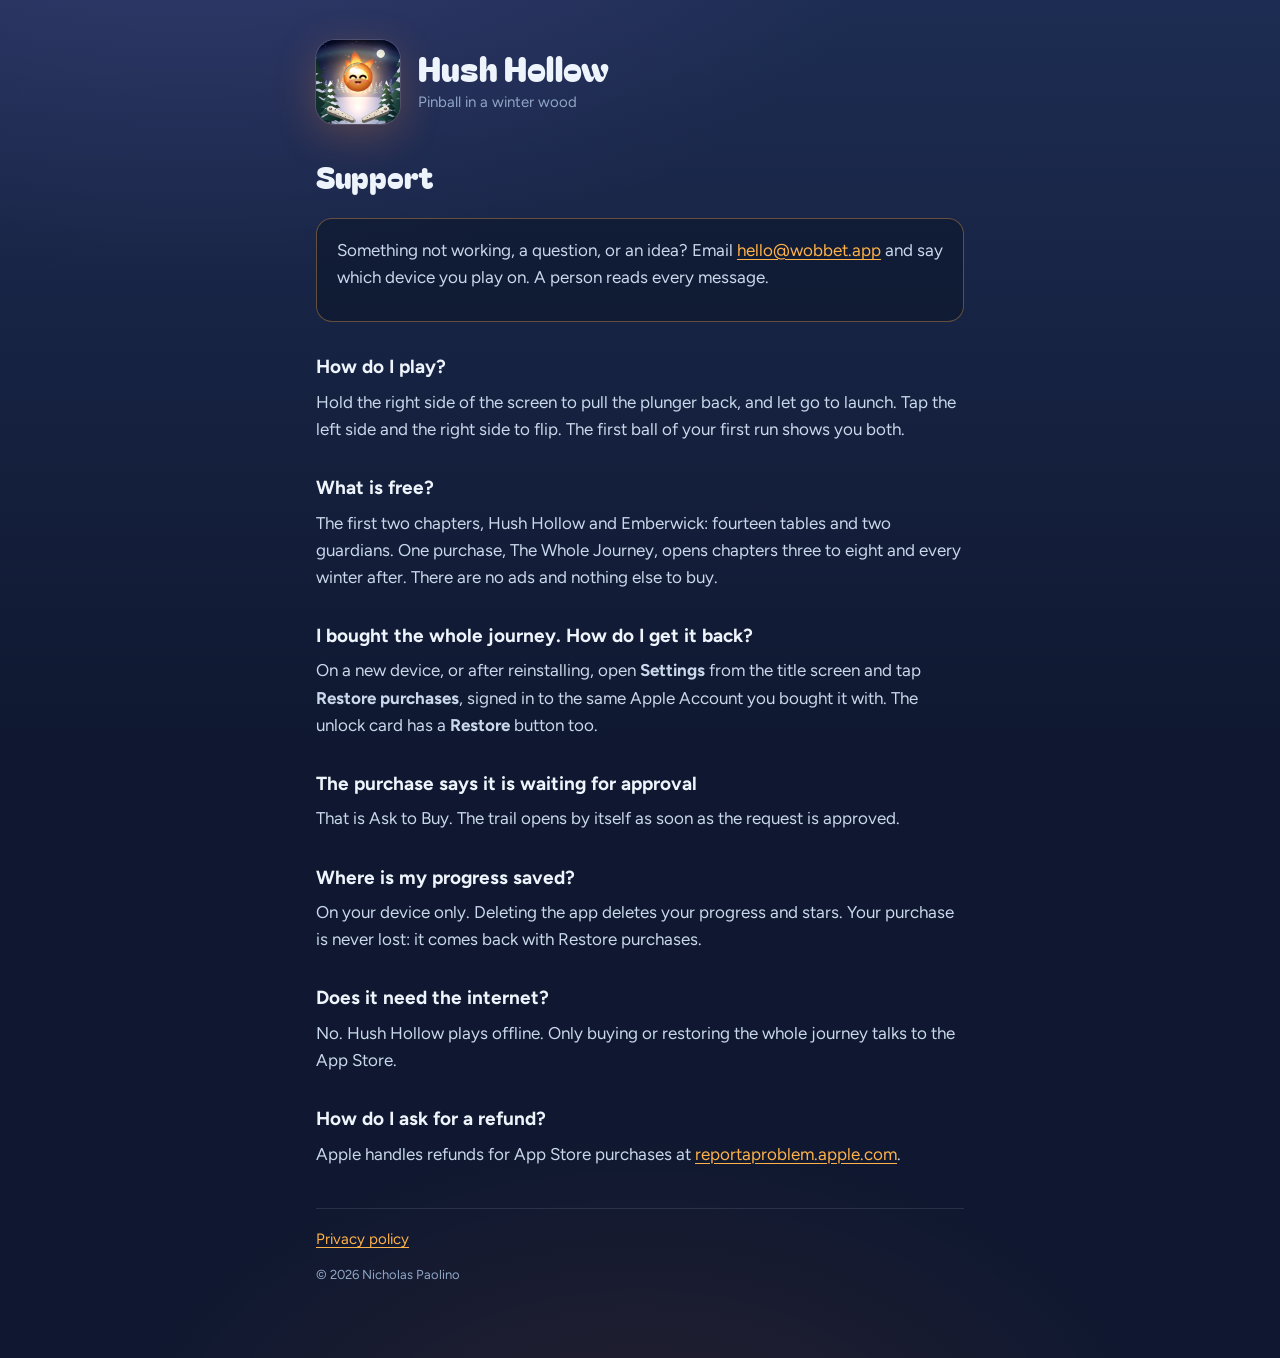
==== index.html @ 072c9edf "Hush Hollow support and privacy pages Co-Authored-By: Claude Opus 5.5 <noreply@anthropic.com> Claude" ====
<!doctype html>
<html lang="en">
<head>
<meta charset="utf-8">
<meta name="viewport" content="width=device-width, initial-scale=1">
<title>Support · Hush Hollow</title>
<meta name="description" content="Help with Hush Hollow, a pinball adventure in a winter wood.">
<meta name="theme-color" content="#0f1830">
<link rel="icon" href="assets/icon-256.png">
<link rel="stylesheet" href="assets/site.css">
</head>
<body>
<main>
  <header>
    <img src="assets/icon-256.png" alt="">
    <div><p class="brand">Hush Hollow</p><p class="tag">Pinball in a winter wood</p></div>
  </header>

  <h1>Support</h1>
  <div class="card contact">
    <p>Something not working, a question, or an idea? Email <a href="mailto:hello@wobbet.app?subject=Hush%20Hollow">hello@wobbet.app</a>
    and say which device you play on. A person reads every message.</p>
  </div>

  <h2>How do I play?</h2>
  <p>Hold the right side of the screen to pull the plunger back, and let go to launch. Tap the left side and the right side
  to flip. The first ball of your first run shows you both.</p>

  <h2>What is free?</h2>
  <p>The first two chapters, Hush Hollow and Emberwick: fourteen tables and two guardians. One purchase, The Whole Journey,
  opens chapters three to eight and every winter after. There are no ads and nothing else to buy.</p>

  <h2>I bought the whole journey. How do I get it back?</h2>
  <p>On a new device, or after reinstalling, open <strong>Settings</strong> from the title screen and tap
  <strong>Restore purchases</strong>, signed in to the same Apple Account you bought it with. The unlock card has a
  <strong>Restore</strong> button too.</p>

  <h2>The purchase says it is waiting for approval</h2>
  <p>That is Ask to Buy. The trail opens by itself as soon as the request is approved.</p>

  <h2>Where is my progress saved?</h2>
  <p>On your device only. Deleting the app deletes your progress and stars. Your purchase is never lost: it comes back with
  Restore purchases.</p>

  <h2>Does it need the internet?</h2>
  <p>No. Hush Hollow plays offline. Only buying or restoring the whole journey talks to the App Store.</p>

  <h2>How do I ask for a refund?</h2>
  <p>Apple handles refunds for App Store purchases at <a href="https://reportaproblem.apple.com">reportaproblem.apple.com</a>.</p>

  <nav><a href="privacy/">Privacy policy</a></nav>
  <footer>© 2026 Nicholas Paolino</footer>
</main>
</body>
</html>
---- assets/site.css ----
/* Hush Hollow: support and privacy pages. The game's night palette: moonlight from the upper left, warm light only from
   the ember, cold things blue-violet, no pure black. Fonts are self-hosted (OFL), so the pages call no one else. */
@font-face{font-family:"Bagel Fat One";src:url(bagel.woff) format("woff");font-display:swap}
@font-face{font-family:Figtree;src:url(figtree.woff) format("woff");font-weight:300 900;font-display:swap}
:root{--night:#0f1830;--night2:#1d2c52;--snow:#eef4fb;--snow2:#c9d8ea;--snow3:#8fa6c6;--ember:#ffb24a;--ember2:#ff6d2e;--ice:#8ce6dc;--aurora:#a88bff;color-scheme:dark}
*{box-sizing:border-box}
html{background:var(--night)}
body{margin:0;min-height:100vh;color:var(--snow2);font:17px/1.6 Figtree,system-ui,-apple-system,sans-serif;
  background:radial-gradient(1200px 700px at 15% -10%,rgba(168,139,255,.16),transparent 60%),
             radial-gradient(900px 600px at 50% 110%,rgba(255,109,46,.10),transparent 60%),
             linear-gradient(180deg,var(--night2),var(--night) 55%)}
main{max-width:680px;margin:0 auto;padding:40px 16px 72px}
header{display:flex;align-items:center;gap:18px;margin-bottom:28px}
header img{width:84px;height:84px;border-radius:19px;box-shadow:0 0 0 1px rgba(238,244,251,.12),0 10px 40px rgba(255,140,60,.25)}
.brand{font-family:"Bagel Fat One",Figtree,sans-serif;font-size:34px;line-height:1.05;color:var(--snow);margin:0;letter-spacing:.2px}
.tag{margin:4px 0 0;color:var(--snow3);font-size:15px}
h1{font-family:"Bagel Fat One",Figtree,sans-serif;font-weight:400;color:var(--snow);font-size:30px;margin:8px 0 6px}
h2{color:var(--snow);font-size:19px;margin:30px 0 6px}
p{margin:0 0 12px}
a{color:var(--ember);text-underline-offset:3px}
a:hover{color:#ffd08a}
.card{background:rgba(12,20,40,.55);border:1px solid rgba(201,216,234,.12);border-radius:16px;padding:18px 20px;margin:18px 0}
.contact{border-color:rgba(255,178,74,.35)}
.muted{color:var(--snow3);font-size:15px}
nav{margin-top:40px;padding-top:18px;border-top:1px solid rgba(201,216,234,.12);display:flex;gap:22px;flex-wrap:wrap;font-size:15px}
footer{margin-top:14px;color:var(--snow3);font-size:13px}
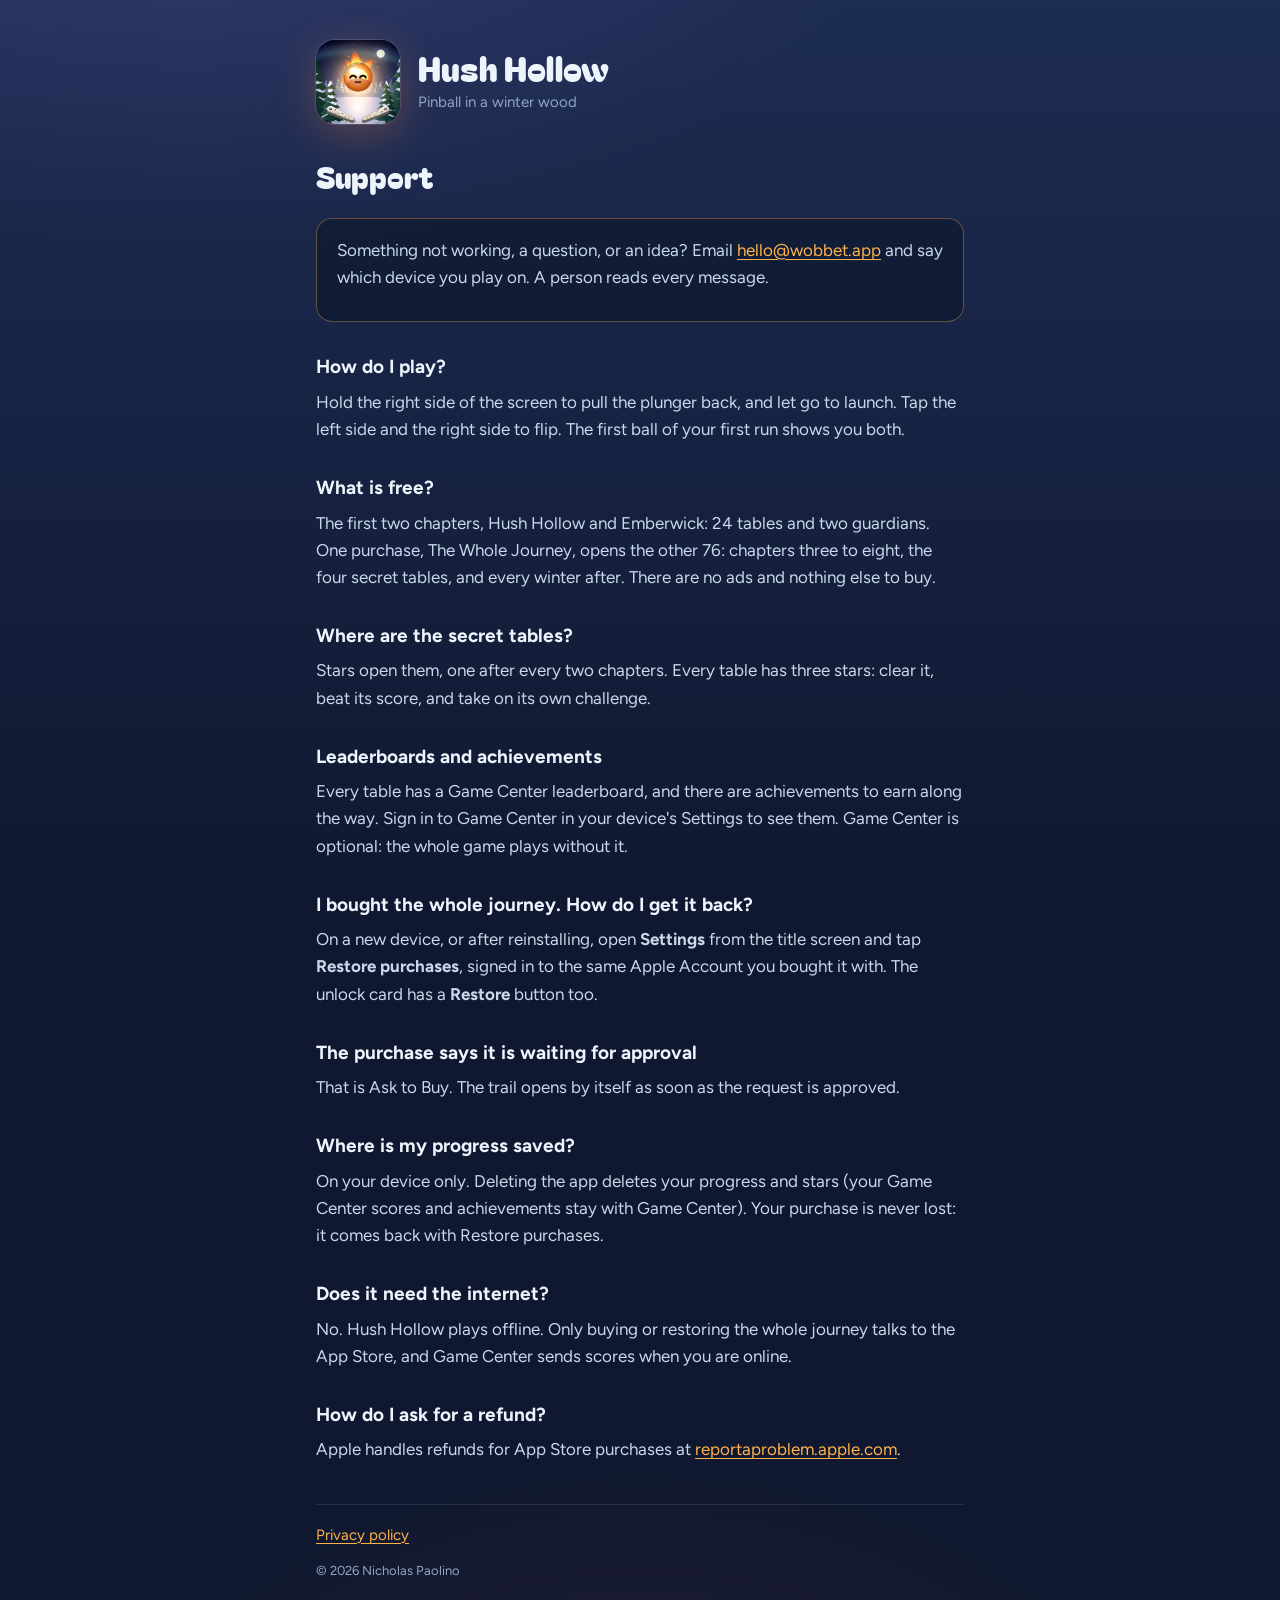
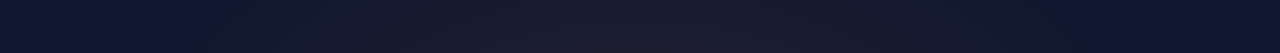
==== commit b9a3e56d: "Game Center, 100 tables, the secret tables Co-Authored-By: Claude Opus 5.5 <noreply@anthropic.com> C" ====
--- a/index.html
+++ b/index.html
@@ -27,8 +27,17 @@
   to flip. The first ball of your first run shows you both.</p>
 
   <h2>What is free?</h2>
-  <p>The first two chapters, Hush Hollow and Emberwick: fourteen tables and two guardians. One purchase, The Whole Journey,
-  opens chapters three to eight and every winter after. There are no ads and nothing else to buy.</p>
+  <p>The first two chapters, Hush Hollow and Emberwick: 24 tables and two guardians. One purchase, The Whole Journey, opens
+  the other 76: chapters three to eight, the four secret tables, and every winter after. There are no ads and nothing else
+  to buy.</p>
+
+  <h2>Where are the secret tables?</h2>
+  <p>Stars open them, one after every two chapters. Every table has three stars: clear it, beat its score, and take on its
+  own challenge.</p>
+
+  <h2>Leaderboards and achievements</h2>
+  <p>Every table has a Game Center leaderboard, and there are achievements to earn along the way. Sign in to Game Center in
+  your device's Settings to see them. Game Center is optional: the whole game plays without it.</p>
 
   <h2>I bought the whole journey. How do I get it back?</h2>
   <p>On a new device, or after reinstalling, open <strong>Settings</strong> from the title screen and tap
@@ -39,11 +48,12 @@
   <p>That is Ask to Buy. The trail opens by itself as soon as the request is approved.</p>
 
   <h2>Where is my progress saved?</h2>
-  <p>On your device only. Deleting the app deletes your progress and stars. Your purchase is never lost: it comes back with
-  Restore purchases.</p>
+  <p>On your device only. Deleting the app deletes your progress and stars (your Game Center scores and achievements stay
+  with Game Center). Your purchase is never lost: it comes back with Restore purchases.</p>
 
   <h2>Does it need the internet?</h2>
-  <p>No. Hush Hollow plays offline. Only buying or restoring the whole journey talks to the App Store.</p>
+  <p>No. Hush Hollow plays offline. Only buying or restoring the whole journey talks to the App Store, and Game Center
+  sends scores when you are online.</p>
 
   <h2>How do I ask for a refund?</h2>
   <p>Apple handles refunds for App Store purchases at <a href="https://reportaproblem.apple.com">reportaproblem.apple.com</a>.</p>
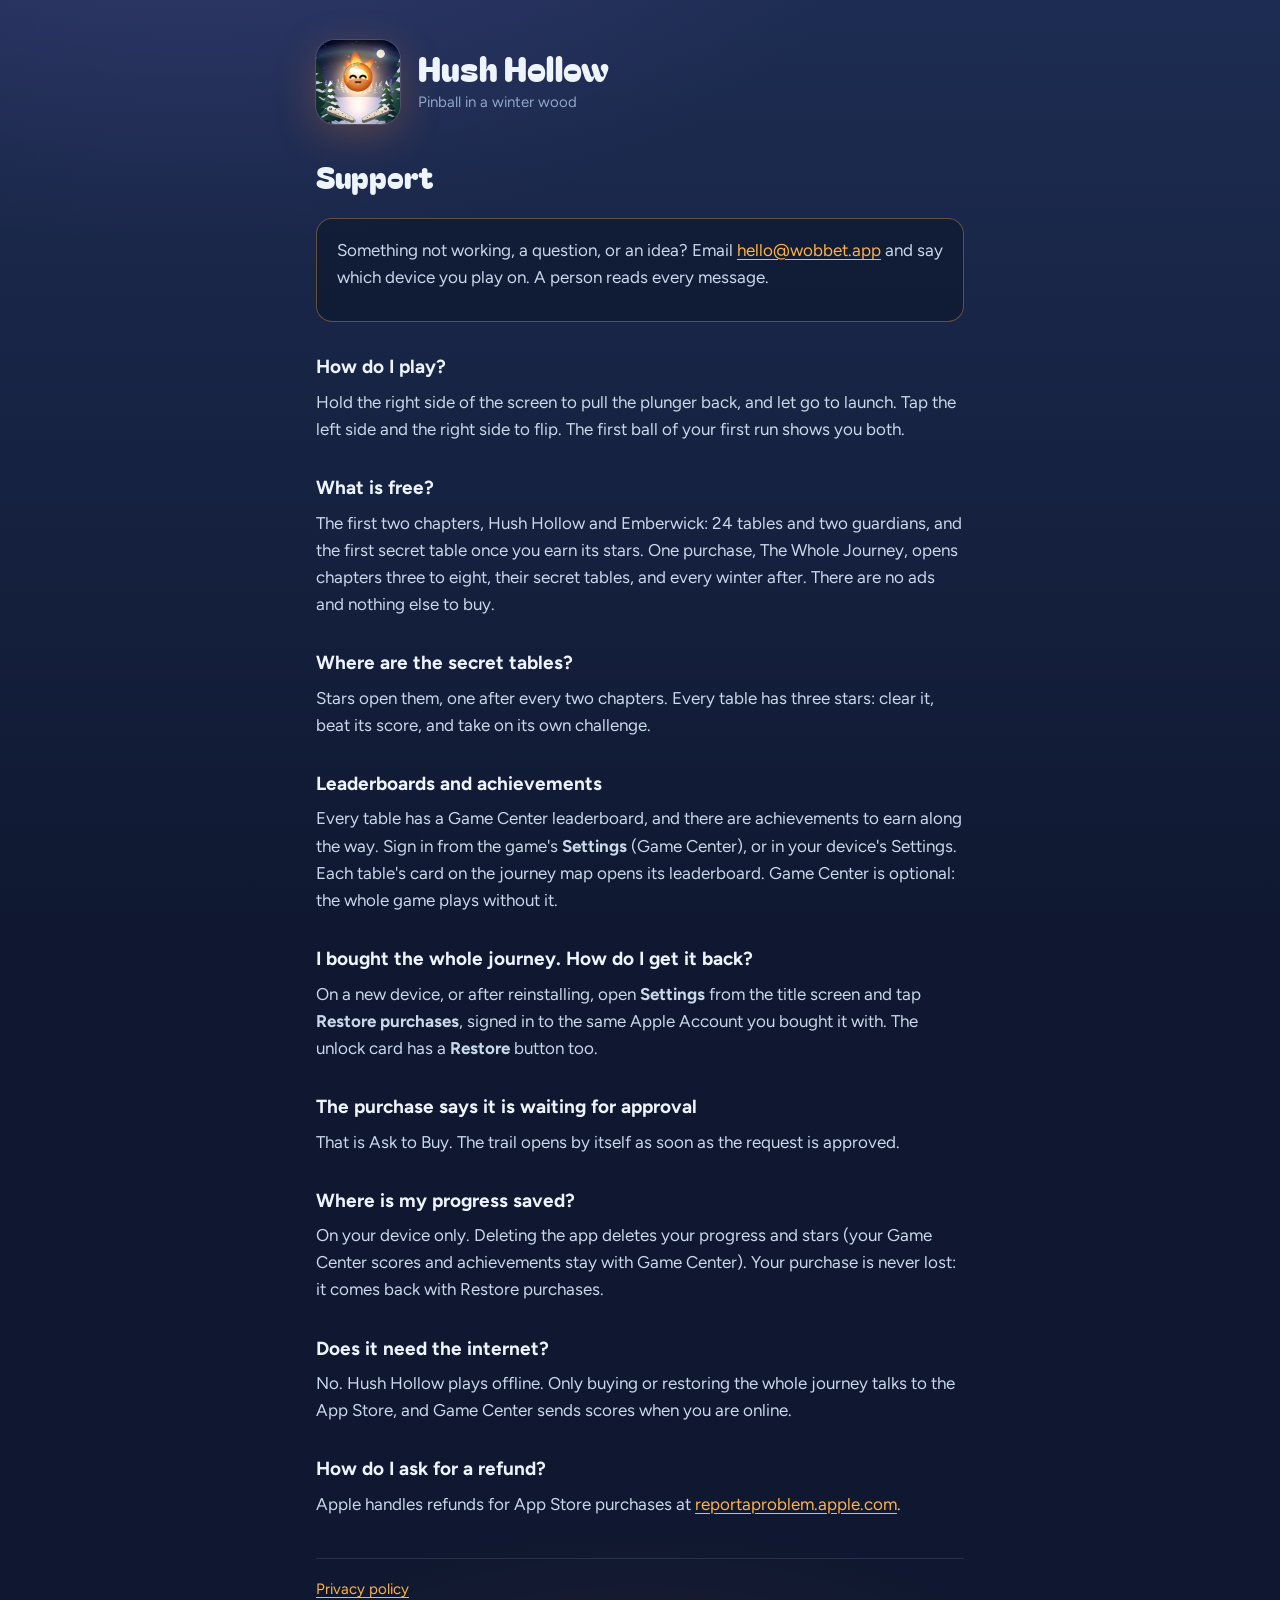
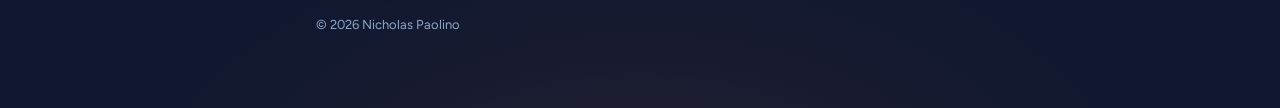
==== commit b24d0121: "Support: the first secret table, where Game Center lives in the game Co-Authored-By: Claude Opus 5.5" ====
--- a/index.html
+++ b/index.html
@@ -27,17 +27,18 @@
   to flip. The first ball of your first run shows you both.</p>
 
   <h2>What is free?</h2>
-  <p>The first two chapters, Hush Hollow and Emberwick: 24 tables and two guardians. One purchase, The Whole Journey, opens
-  the other 76: chapters three to eight, the four secret tables, and every winter after. There are no ads and nothing else
-  to buy.</p>
+  <p>The first two chapters, Hush Hollow and Emberwick: 24 tables and two guardians, and the first secret table once you
+  earn its stars. One purchase, The Whole Journey, opens chapters three to eight, their secret tables, and every winter
+  after. There are no ads and nothing else to buy.</p>
 
   <h2>Where are the secret tables?</h2>
   <p>Stars open them, one after every two chapters. Every table has three stars: clear it, beat its score, and take on its
   own challenge.</p>
 
   <h2>Leaderboards and achievements</h2>
-  <p>Every table has a Game Center leaderboard, and there are achievements to earn along the way. Sign in to Game Center in
-  your device's Settings to see them. Game Center is optional: the whole game plays without it.</p>
+  <p>Every table has a Game Center leaderboard, and there are achievements to earn along the way. Sign in from the game's
+  <strong>Settings</strong> (Game Center), or in your device's Settings. Each table's card on the journey map opens its
+  leaderboard. Game Center is optional: the whole game plays without it.</p>
 
   <h2>I bought the whole journey. How do I get it back?</h2>
   <p>On a new device, or after reinstalling, open <strong>Settings</strong> from the title screen and tap
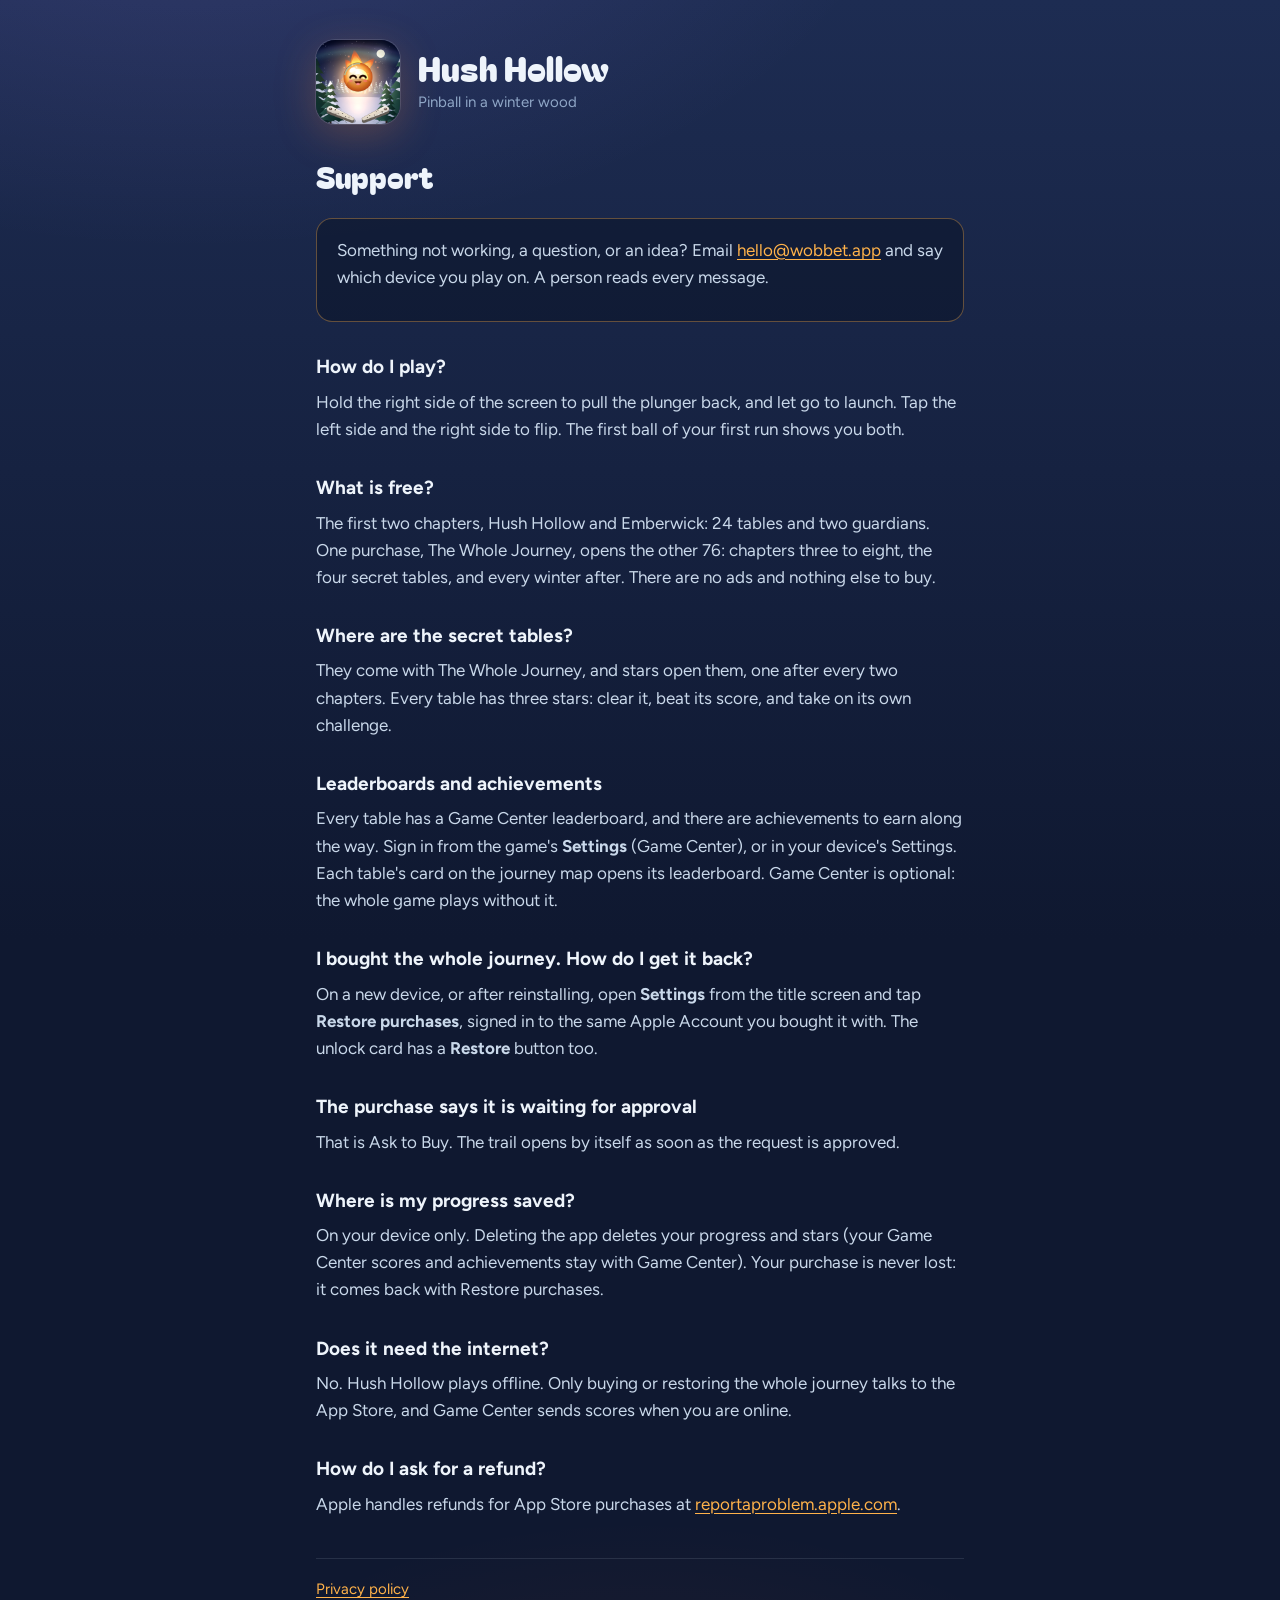
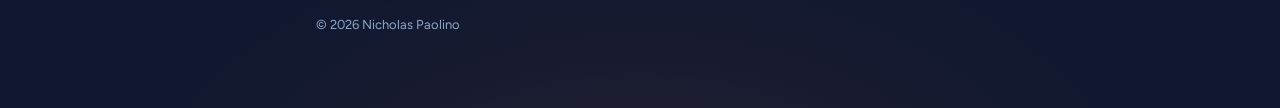
==== commit 79730a04: "Support: the four secret tables are part of the whole journey (24 free, 76 in the unlock) Co-Authore" ====
--- a/index.html
+++ b/index.html
@@ -27,13 +27,13 @@
   to flip. The first ball of your first run shows you both.</p>
 
   <h2>What is free?</h2>
-  <p>The first two chapters, Hush Hollow and Emberwick: 24 tables and two guardians, and the first secret table once you
-  earn its stars. One purchase, The Whole Journey, opens chapters three to eight, their secret tables, and every winter
-  after. There are no ads and nothing else to buy.</p>
+  <p>The first two chapters, Hush Hollow and Emberwick: 24 tables and two guardians. One purchase, The Whole Journey, opens
+  the other 76: chapters three to eight, the four secret tables, and every winter after. There are no ads and nothing else
+  to buy.</p>
 
   <h2>Where are the secret tables?</h2>
-  <p>Stars open them, one after every two chapters. Every table has three stars: clear it, beat its score, and take on its
-  own challenge.</p>
+  <p>They come with The Whole Journey, and stars open them, one after every two chapters. Every table has three stars:
+  clear it, beat its score, and take on its own challenge.</p>
 
   <h2>Leaderboards and achievements</h2>
   <p>Every table has a Game Center leaderboard, and there are achievements to earn along the way. Sign in from the game's
